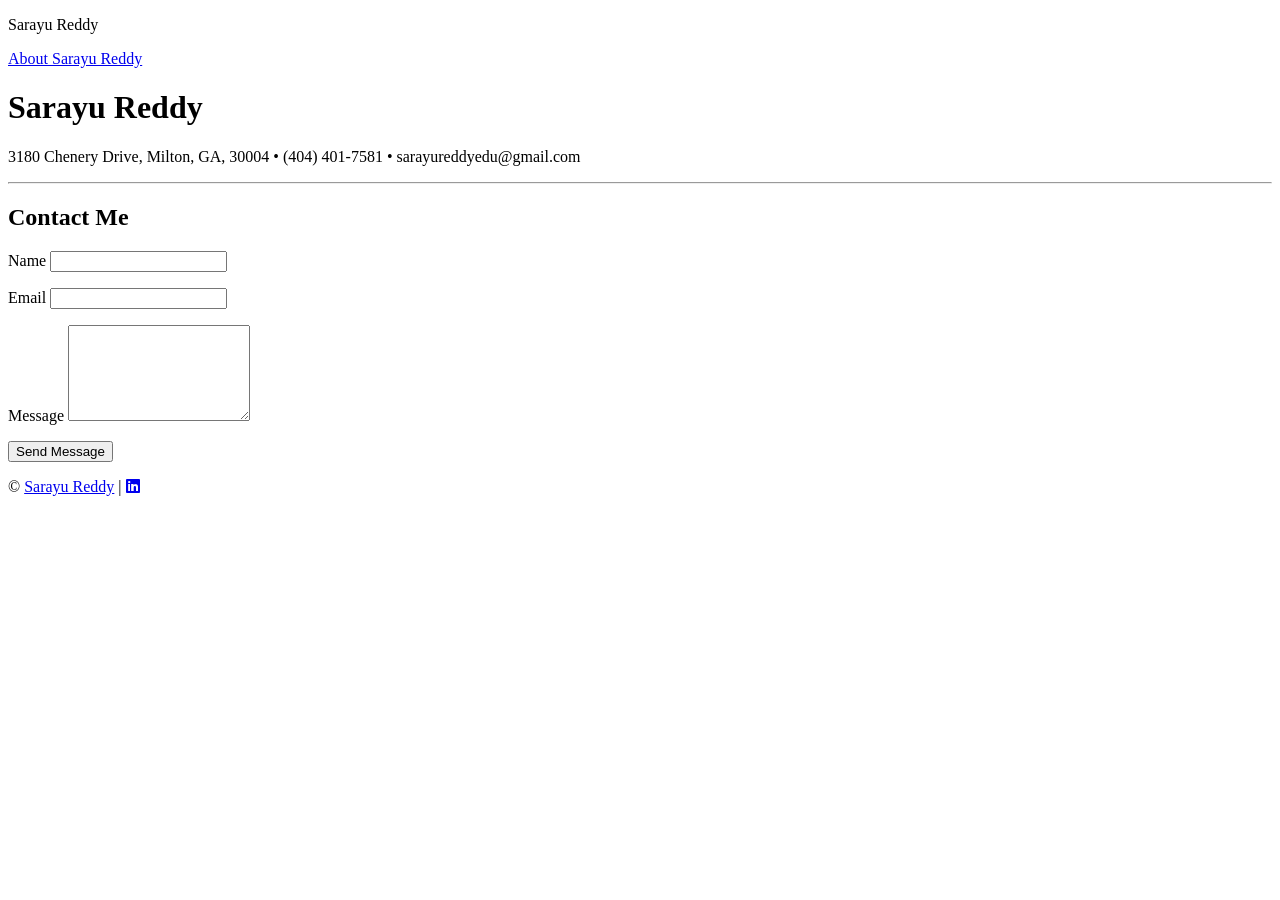
==== contact.html @ 6e57f047 "Publish resume website" ====
<!doctype html>
<html lang="en">
<head>
  <meta charset="utf-8">
  <meta name="viewport" content="width=device-width, initial-scale=1">
  <title>Sarayu Reddy</title>
  <link rel="stylesheet" href="https://cdnjs.cloudflare.com/ajax/libs/font-awesome/6.5.2/css/all.min.css">
</head>
<body>
  <nav aria-label="Main navigation">
    <p>Sarayu Reddy</p>
    <p><a href="index.html">About Sarayu Reddy</a></p>
  </nav>

  <main>
    <h1>Sarayu Reddy</h1>
    <p>3180 Chenery Drive, Milton, GA, 30004 &bull; (404) 401-7581 &bull; sarayureddyedu@gmail.com</p>
    <hr>

    <section>
      <h2>Contact Me</h2>
      <form method="POST" action="https://formsubmit.co/sarayureddyedu@gmail.com">
        <p>
          <label for="name">Name</label>
          <input id="name" name="name" type="text" required>
        </p>
        <p>
          <label for="email">Email</label>
          <input id="email" name="email" type="email" required>
        </p>
        <p>
          <label for="message">Message</label>
          <textarea id="message" name="message" rows="6"></textarea>
        </p>
        <button type="submit">Send Message</button>
      </form>
    </section>
  </main>

  <footer>
    <p>&copy; <a href="index.html">Sarayu Reddy</a> | <a href="https://www.linkedin.com/in/sarayu-reddyy" target="_blank" rel="noopener noreferrer" aria-label="Sarayu Reddy on LinkedIn"><i class="fa-brands fa-linkedin" aria-hidden="true"></i></a></p>
  </footer>
</body>
</html>
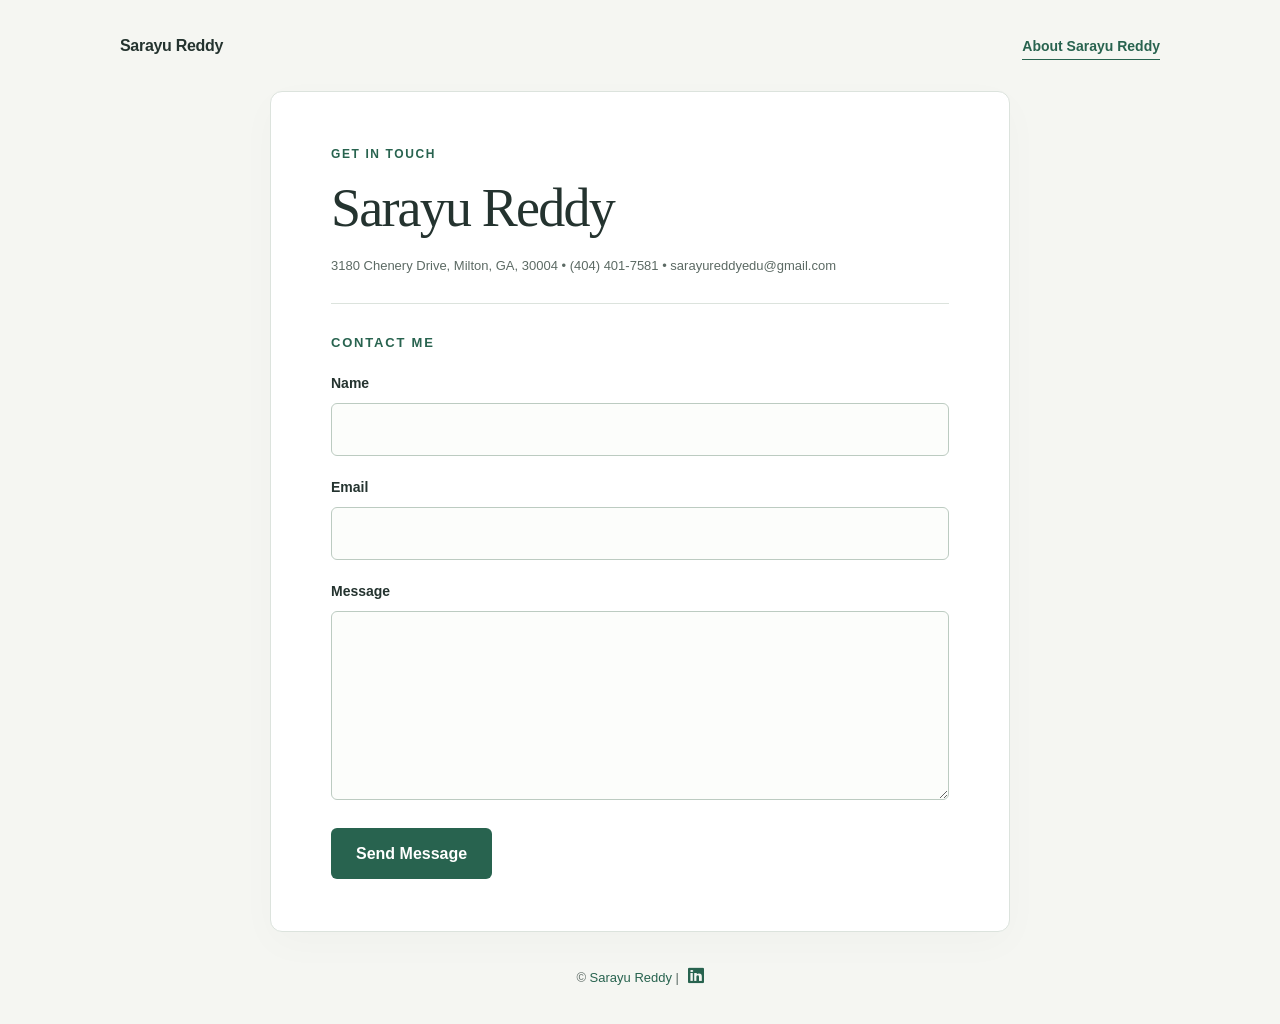
==== commit 69e7fe3e: "Improve CV typography, layout, and responsive styling" ====
--- a/contact.html
+++ b/contact.html
@@ -4,6 +4,7 @@
   <meta charset="utf-8">
   <meta name="viewport" content="width=device-width, initial-scale=1">
   <title>Sarayu Reddy</title>
+  <link rel="stylesheet" href="styles.css">
   <link rel="stylesheet" href="https://cdnjs.cloudflare.com/ajax/libs/font-awesome/6.5.2/css/all.min.css">
 </head>
 <body>
@@ -12,7 +13,8 @@
     <p><a href="index.html">About Sarayu Reddy</a></p>
   </nav>
 
-  <main>
+  <main class="contact-page">
+    <p class="eyebrow">Get in touch</p>
     <h1>Sarayu Reddy</h1>
     <p>3180 Chenery Drive, Milton, GA, 30004 &bull; (404) 401-7581 &bull; sarayureddyedu@gmail.com</p>
     <hr>
--- a/styles.css
+++ b/styles.css
@@ -0,0 +1,75 @@
+:root { color-scheme: light; --ink: #24332f; --muted: #5c6a64; --accent: #28634f; --line: #dce3dd; }
+* { box-sizing: border-box; }
+body { margin: 0; background: #f5f6f2; color: var(--ink); font-family: "Segoe UI", Arial, sans-serif; font-size: 16px; line-height: 1.7; }
+a { color: var(--accent); text-underline-offset: 4px; }
+a:hover { color: #153d2f; }
+a:focus-visible, button:focus-visible, input:focus-visible, textarea:focus-visible { outline: 3px solid #438d73; outline-offset: 4px; }
+nav, main, footer { width: min(1040px, calc(100% - 48px)); margin-inline: auto; }
+nav { display: flex; justify-content: space-between; align-items: center; gap: 20px; padding: 16px 0; }
+nav p:first-child { font-weight: 700; letter-spacing: -.3px; }
+nav a { font-size: 14px; font-weight: 600; text-decoration: none; border-bottom: 1px solid var(--accent); padding-bottom: 5px; }
+main { background: #fff; padding: 52px 60px; border: 1px solid var(--line); border-radius: 12px; box-shadow: 0 12px 40px #233b2c06; }
+.profile { display: grid; grid-template-columns: 1fr 144px; column-gap: 40px; align-items: start; }
+.eyebrow { color: var(--accent); font-size: 12px; font-weight: 700; text-transform: uppercase; letter-spacing: 1.6px; margin: 0 0 12px; }
+.profile .eyebrow, .profile h1, .profile p { grid-column: 1; }
+h1 { font-family: Georgia, "Times New Roman", serif; font-size: clamp(36px, 5vw, 54px); font-weight: 400; line-height: 1.15; letter-spacing: -1.8px; margin: 0 0 16px; }
+.profile > img { grid-column: 2; grid-row: 1 / 5; width: 144px; height: 166px; object-fit: cover; border-radius: 8px; }
+.profile p:not(.eyebrow) { margin: 0 0 14px; }
+.profile h1 + img + p, .contact-page > h1 + p { color: var(--muted); font-size: 13px; overflow-wrap: anywhere; }
+hr { border: 0; border-top: 1px solid var(--line); margin: 26px 0 0; }
+section { padding: 28px 0; border-bottom: 1px solid var(--line); }
+section:last-child { border-bottom: 0; padding-bottom: 0; }
+h2 { font-size: 13px; text-transform: uppercase; letter-spacing: 1.8px; color: var(--accent); margin: 0 0 18px; }
+dl { margin: 0; display: grid; grid-template-columns: minmax(0, 1fr) auto; gap: 14px 24px; }
+dt { font-weight: 600; }
+dt a { color: var(--ink); text-decoration: none; }
+dt a:hover { text-decoration: underline; color: var(--accent); }
+dd { margin: 0; color: var(--muted); font-size: 14px; text-align: right; }
+section > ul { display: flex; flex-wrap: wrap; gap: 9px; list-style: none; padding: 0; margin: 0; }
+section > ul li { background: #edf3ee; color: #315846; border: 1px solid #dce9de; border-radius: 5px; padding: 4px 15px; font-size: 14px; font-weight: 600; }
+section:has(> div) { display: grid; grid-template-columns: repeat(3, minmax(0, 1fr)); gap: 20px; }
+section:has(> div) h2 { grid-column: 1 / -1; margin-bottom: 0; }
+section > div { display: flex; flex-direction: column; padding: 16px; border: 1px solid var(--line); border-radius: 8px; }
+h3 { font-size: 17px; line-height: 1.4; margin: 18px 0 8px; letter-spacing: -.3px; }
+section > div img { order: -1; width: 100%; height: 130px; object-fit: contain; background: #f7f8f5; border-radius: 4px; }
+section > div ul { color: var(--muted); font-size: 14px; margin: 4px 0 0; padding-left: 18px; }
+section > div li + li { margin-top: 8px; }
+footer { text-align: center; font-size: 13px; color: var(--muted); padding: 22px 0; }
+footer a { text-decoration: none; }
+footer i { font-size: 18px; margin-left: 5px; }
+.contact-page { max-width: 740px; }
+form p { margin: 0 0 20px; }
+label { display: block; font-size: 14px; font-weight: 600; margin-bottom: 7px; }
+input, textarea { width: 100%; padding: 12px 14px; border: 1px solid #bccbc1; border-radius: 6px; background: #fcfdfb; color: var(--ink); font: inherit; }
+textarea { resize: vertical; }
+button { background: var(--accent); color: #fff; border: 0; border-radius: 6px; font: inherit; font-weight: 600; padding: 12px 25px; cursor: pointer; }
+button:hover { background: #194936; }
+@media (max-width: 760px) {
+  main { padding: 32px 28px; }
+  .profile { grid-template-columns: 1fr 100px; gap: 0 20px; }
+  .profile > img { width: 100px; height: 122px; grid-row: 1 / 3; }
+  .profile p:not(.eyebrow) { grid-column: 1 / -1; }
+  dl { grid-template-columns: 1fr; gap: 3px; }
+  dd { text-align: left; margin-bottom: 14px; }
+  dd:last-child { margin-bottom: 0; }
+  section:has(> div) { grid-template-columns: 1fr; }
+  section > div img { height: 190px; }
+}
+@media (max-width: 420px) {
+  nav, main, footer { width: calc(100% - 28px); }
+  main { padding: 26px 20px; }
+  nav { gap: 12px; }
+  nav a { font-size: 12px; }
+  .profile { grid-template-columns: 1fr 76px; gap: 0 14px; }
+  .profile > img { width: 76px; height: 96px; }
+  .eyebrow { font-size: 10px; letter-spacing: 1px; }
+}
+@media print {
+  body { background: #fff; font-size: 11px; }
+  nav, footer { display: none; }
+  main { width: 100%; padding: 0; border: 0; box-shadow: none; }
+  section { padding: 16px 0; break-inside: avoid; }
+  h1 { font-size: 32px; }
+  section:has(> div) { gap: 10px; }
+  section > div img { height: 80px; }
+}
